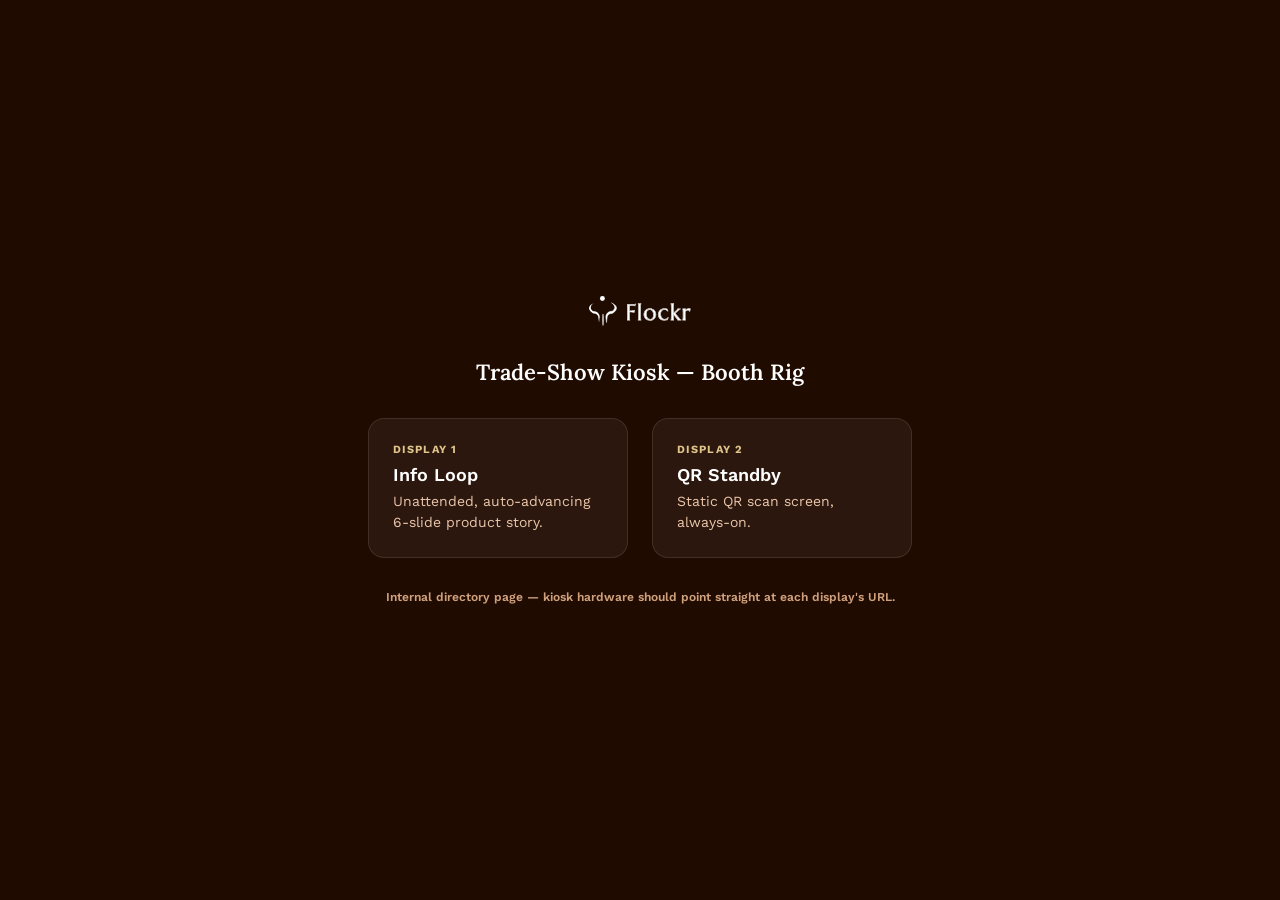
==== index.html @ 0ad3a3b0 "feat: Flockr trade-show kiosk — Info Loop + QR Standby displays Two portrait touchscreen kiosk scree" ====
<!DOCTYPE html>
<html lang="en">
<head>
<meta charset="UTF-8">
<meta name="viewport" content="width=device-width, initial-scale=1">
<title>Flockr — Kiosk Displays</title>
<link rel="stylesheet" href="./styles.css">
<style>
  * { box-sizing: border-box; margin: 0; }
  body {
    min-height: 100vh; background: var(--brand-950); font-family: var(--font-body);
    display: flex; flex-direction: column; align-items: center; justify-content: center;
    gap: var(--space-6); padding: var(--space-6);
  }
  img.logo { height: 30px; }
  h1 { font: 600 22px/1.3 var(--font-display); color: #fff; text-align: center; }
  .cards { display: flex; gap: var(--space-5); flex-wrap: wrap; justify-content: center; }
  a.card {
    display: block; width: 260px; padding: var(--space-5); border-radius: var(--radius-lg);
    background: rgba(255,255,255,.05); border: 1px solid rgba(255,255,255,.1);
    text-decoration: none; color: var(--brand-100); transition: background 150ms, border-color 150ms;
  }
  a.card:hover { background: rgba(255,255,255,.08); border-color: rgba(227,189,92,.4); }
  a.card .eyebrow { font: 700 11px var(--font-body); letter-spacing: .1em; text-transform: uppercase; color: var(--gold-300); }
  a.card h2 { font: 600 18px var(--font-body); color: #fff; margin: 8px 0 6px; }
  a.card p { font: 14px/1.5 var(--font-body); color: var(--brand-200); }
  footer { font: 600 12px var(--font-body); color: var(--brand-300); text-align: center; }
</style>
</head>
<body>
  <img class="logo" src="./assets/logo/flockr-lockup-white.svg" alt="Flockr">
  <h1>Trade-Show Kiosk — Booth Rig</h1>
  <div class="cards">
    <a class="card" href="./ui_kits/Kiosk%20Display%201%20-%20Info%20Loop/">
      <div class="eyebrow">Display 1</div>
      <h2>Info Loop</h2>
      <p>Unattended, auto-advancing 6-slide product story.</p>
    </a>
    <a class="card" href="./ui_kits/Kiosk%20Display%202%20-%20QR%20Standby/">
      <div class="eyebrow">Display 2</div>
      <h2>QR Standby</h2>
      <p>Static QR scan screen, always-on.</p>
    </a>
  </div>
  <footer>Internal directory page — kiosk hardware should point straight at each display's URL.</footer>
</body>
</html>
---- styles.css ----
@import url('./tokens/colors.css');
@import url('./tokens/typography.css');
@import url('./tokens/spacing.css');
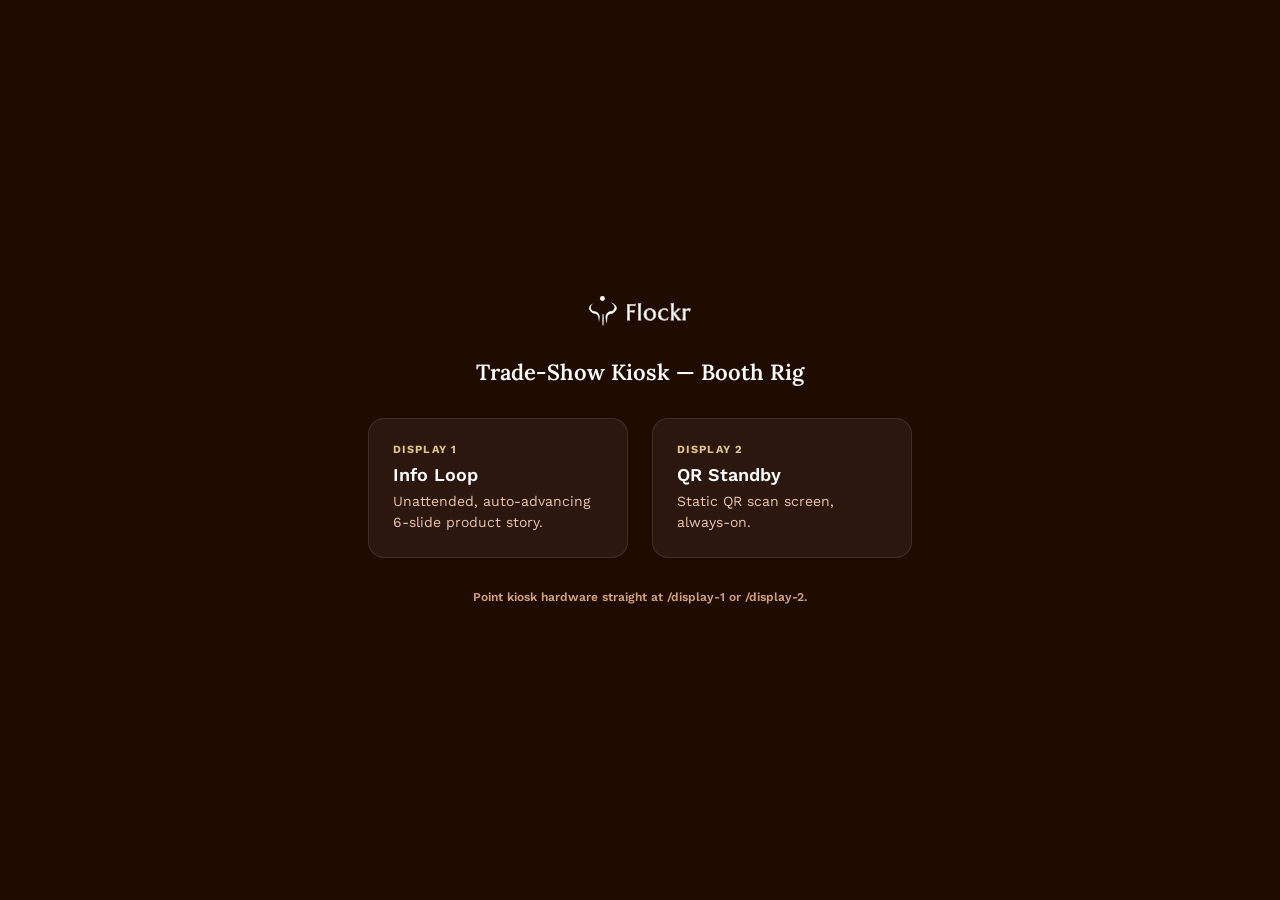
==== commit 5add54bd: "feat: add simple /display-1 and /display-2 routes Netlify rewrites so kiosk hardware can point at sh" ====
--- a/index.html
+++ b/index.html
@@ -31,17 +31,17 @@
   <img class="logo" src="./assets/logo/flockr-lockup-white.svg" alt="Flockr">
   <h1>Trade-Show Kiosk — Booth Rig</h1>
   <div class="cards">
-    <a class="card" href="./ui_kits/Kiosk%20Display%201%20-%20Info%20Loop/">
+    <a class="card" href="/display-1">
       <div class="eyebrow">Display 1</div>
       <h2>Info Loop</h2>
       <p>Unattended, auto-advancing 6-slide product story.</p>
     </a>
-    <a class="card" href="./ui_kits/Kiosk%20Display%202%20-%20QR%20Standby/">
+    <a class="card" href="/display-2">
       <div class="eyebrow">Display 2</div>
       <h2>QR Standby</h2>
       <p>Static QR scan screen, always-on.</p>
     </a>
   </div>
-  <footer>Internal directory page — kiosk hardware should point straight at each display's URL.</footer>
+  <footer>Point kiosk hardware straight at /display-1 or /display-2.</footer>
 </body>
 </html>
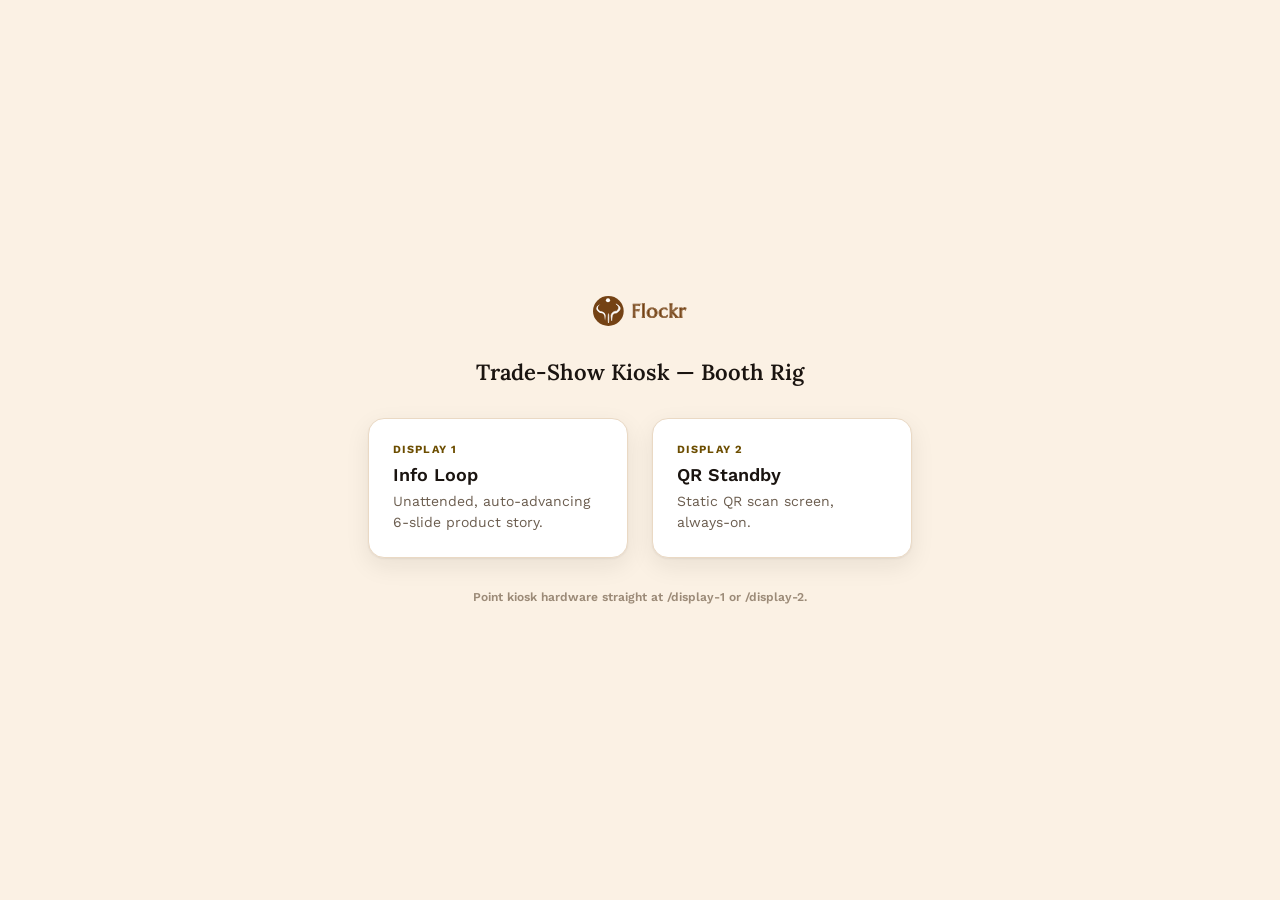
==== commit a1f06905: "feat: rebrand kiosk displays to v2 light cream/gold theme Ports the light warm-cream + savanna-gold " ====
--- a/index.html
+++ b/index.html
@@ -8,27 +8,27 @@
 <style>
   * { box-sizing: border-box; margin: 0; }
   body {
-    min-height: 100vh; background: var(--brand-950); font-family: var(--font-body);
+    min-height: 100vh; background: var(--surface-page); font-family: var(--font-body);
     display: flex; flex-direction: column; align-items: center; justify-content: center;
     gap: var(--space-6); padding: var(--space-6);
   }
   img.logo { height: 30px; }
-  h1 { font: 600 22px/1.3 var(--font-display); color: #fff; text-align: center; }
+  h1 { font: 600 22px/1.3 var(--font-display); color: var(--text-primary); text-align: center; }
   .cards { display: flex; gap: var(--space-5); flex-wrap: wrap; justify-content: center; }
   a.card {
     display: block; width: 260px; padding: var(--space-5); border-radius: var(--radius-lg);
-    background: rgba(255,255,255,.05); border: 1px solid rgba(255,255,255,.1);
-    text-decoration: none; color: var(--brand-100); transition: background 150ms, border-color 150ms;
+    background: #fff; border: 1px solid var(--border-subtle); box-shadow: var(--shadow-card);
+    text-decoration: none; color: var(--text-secondary); transition: background 150ms, border-color 150ms;
   }
-  a.card:hover { background: rgba(255,255,255,.08); border-color: rgba(227,189,92,.4); }
-  a.card .eyebrow { font: 700 11px var(--font-body); letter-spacing: .1em; text-transform: uppercase; color: var(--gold-300); }
-  a.card h2 { font: 600 18px var(--font-body); color: #fff; margin: 8px 0 6px; }
-  a.card p { font: 14px/1.5 var(--font-body); color: var(--brand-200); }
-  footer { font: 600 12px var(--font-body); color: var(--brand-300); text-align: center; }
+  a.card:hover { border-color: var(--gold-400); }
+  a.card .eyebrow { font: 700 11px var(--font-body); letter-spacing: .1em; text-transform: uppercase; color: var(--gold-700); }
+  a.card h2 { font: 600 18px var(--font-body); color: var(--text-primary); margin: 8px 0 6px; }
+  a.card p { font: 14px/1.5 var(--font-body); color: var(--text-secondary); }
+  footer { font: 600 12px var(--font-body); color: var(--text-muted); text-align: center; }
 </style>
 </head>
 <body>
-  <img class="logo" src="./assets/logo/flockr-lockup-white.svg" alt="Flockr">
+  <img class="logo" src="./assets/logo/flockr-lockup-horizontal.svg" alt="Flockr">
   <h1>Trade-Show Kiosk — Booth Rig</h1>
   <div class="cards">
     <a class="card" href="/display-1">
